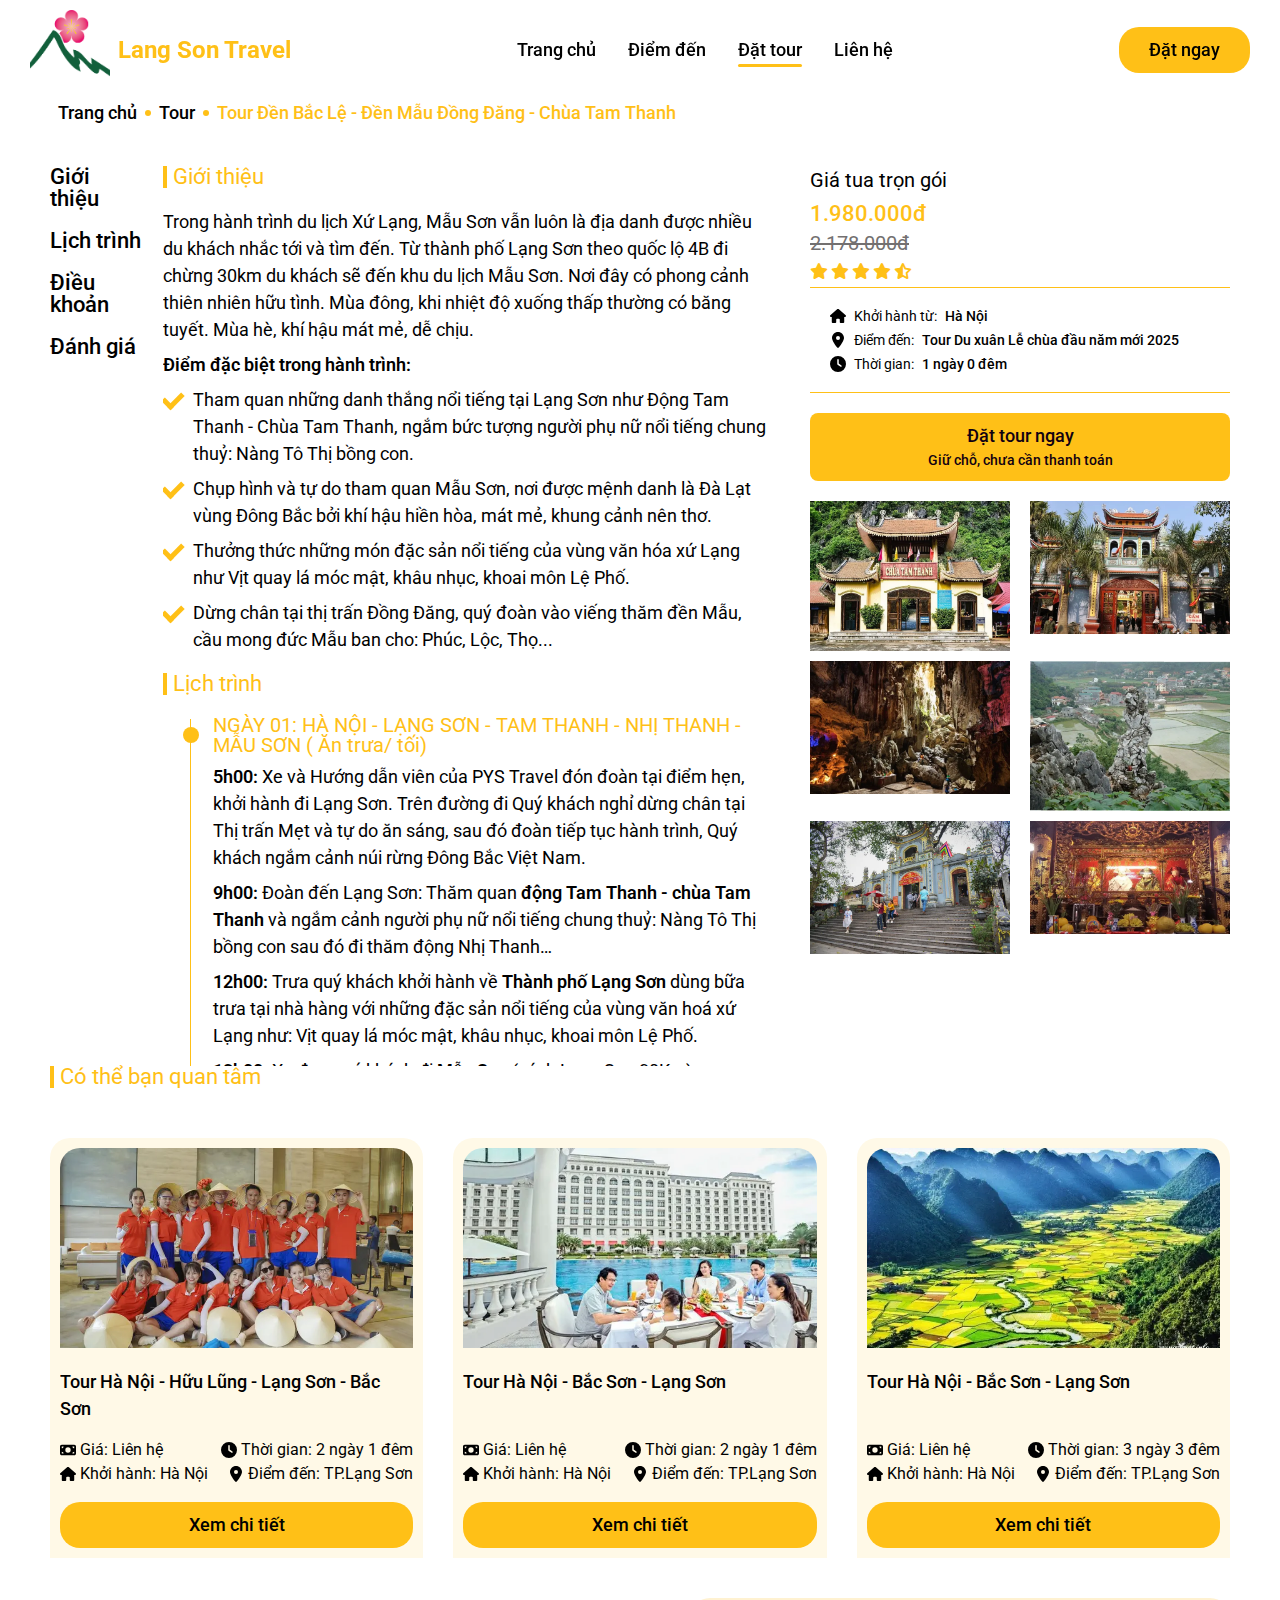
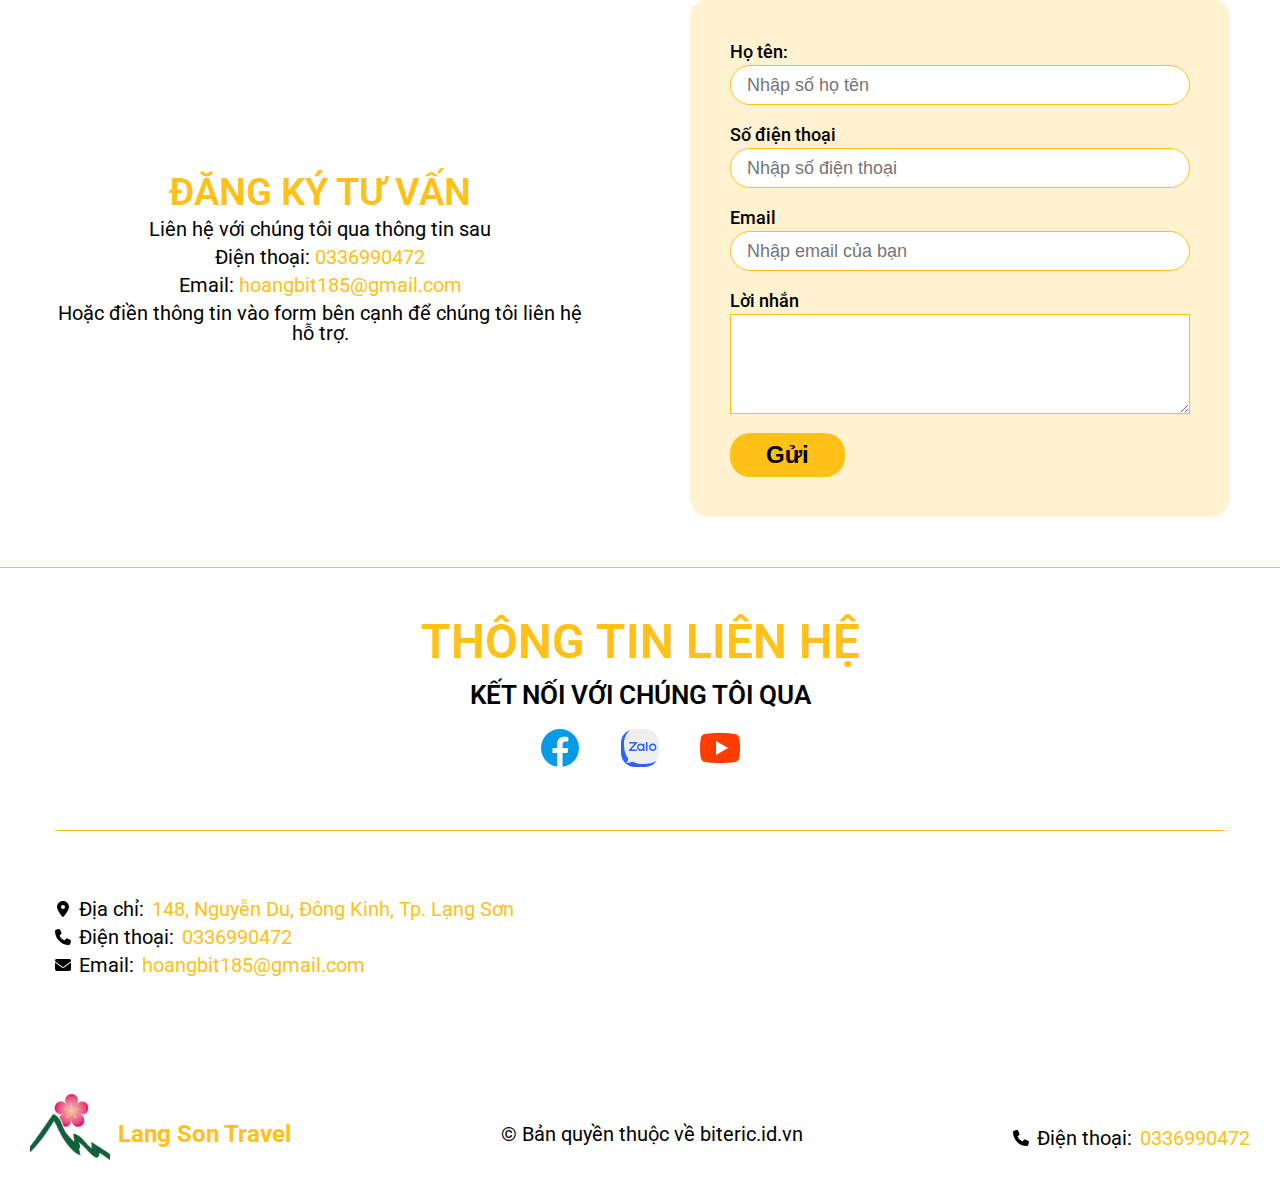
==== tour.html @ 0f17f4f0 "tam hoan thanh" ====
<!DOCTYPE html>
<html lang="en">
    <head>
        <meta charset="UTF-8" />
        <meta name="viewport" content="width=device-width, initial-scale=1.0" />
        <title>Lạng Sơn Travel | Chùa Tam Thanh</title>
        <!-- Favicon -->
        <link
            rel="apple-touch-icon"
            sizes="57x57"
            href="./assets/favicon/apple-icon-57x57.png"
        />
        <link
            rel="apple-touch-icon"
            sizes="60x60"
            href="./assets/favicon/apple-icon-60x60.png"
        />
        <link
            rel="apple-touch-icon"
            sizes="72x72"
            href="./assets/favicon/apple-icon-72x72.png"
        />
        <link
            rel="apple-touch-icon"
            sizes="76x76"
            href="./assets/favicon/apple-icon-76x76.png"
        />
        <link
            rel="apple-touch-icon"
            sizes="114x114"
            href="./assets/favicon/apple-icon-114x114.png"
        />
        <link
            rel="apple-touch-icon"
            sizes="120x120"
            href="./assets/favicon/apple-icon-120x120.png"
        />
        <link
            rel="apple-touch-icon"
            sizes="144x144"
            href="./assets/favicon/apple-icon-144x144.png"
        />
        <link
            rel="apple-touch-icon"
            sizes="152x152"
            href="./assets/favicon/apple-icon-152x152.png"
        />
        <link
            rel="apple-touch-icon"
            sizes="180x180"
            href="./assets/favicon/apple-icon-180x180.png"
        />
        <link
            rel="icon"
            type="image/png"
            sizes="192x192"
            href="./assets/favicon/android-icon-192x192.png"
        />
        <link
            rel="icon"
            type="image/png"
            sizes="32x32"
            href="./assets/favicon/favicon-32x32.png"
        />
        <link
            rel="icon"
            type="image/png"
            sizes="96x96"
            href="./assets/favicon/favicon-96x96.png"
        />
        <link
            rel="icon"
            type="image/png"
            sizes="16x16"
            href="./assets/favicon/favicon-16x16.png"
        />
        <link rel="manifest" href="./assets/favicon/manifest.json" />
        <meta name="msapplication-TileColor" content="#ffffff" />
        <meta
            name="msapplication-TileImage"
            content="./assets/favicon/ms-icon-144x144.png"
        />
        <meta name="theme-color" content="#ffffff" />
        <!-- Fonts -->
        <link rel="preconnect" href="https://fonts.googleapis.com" />
        <link rel="preconnect" href="https://fonts.gstatic.com" crossorigin />
        <link
            href="https://fonts.googleapis.com/css2?family=Roboto:ital,wght@0,100..900;1,100..900&display=swap"
            rel="stylesheet"
        />
        <!-- Font Awesome -->
        <link
            rel="stylesheet"
            href="https://cdnjs.cloudflare.com/ajax/libs/font-awesome/6.7.2/css/all.min.css"
            integrity="sha512-Evv84Mr4kqVGRNSgIGL/F/aIDqQb7xQ2vcrdIwxfjThSH8CSR7PBEakCr51Ck+w+/U6swU2Im1vVX0SVk9ABhg=="
            crossorigin="anonymous"
            referrerpolicy="no-referrer"
        />
        <!-- CSS -->
        <link rel="stylesheet" href="./assets/css/reset.css" />
        <link rel="stylesheet" href="./assets/css/style.css" />
    </head>
    <body>
        <!-- Header -->
        <header class="header">
            <div class="header__inner">
                <!-- Logo -->
                <a href="./index.html">
                    <div class="logo">
                        <div class="logo__img-wrap">
                            <img
                                src="./assets/img/logo.png"
                                alt=""
                                class="logo__img"
                            />
                        </div>
                        <h2 class="logo__title">Lang Son Travel</h2>
                    </div>
                </a>
                <!-- Navbar -->
                <nav class="navbar">
                    <ul class="navbar__list">
                        <li class="navbar__item">
                            <a href="./index.html" class="navbar__link">
                                Trang chủ
                            </a>
                        </li>
                        <li class="navbar__item">
                            <a href="#place" class="navbar__link"> Điểm đến </a>
                        </li>
                        <li class="navbar__item">
                            <a
                                href="#tour"
                                class="navbar__link navbar__link--active"
                            >
                                Đặt tour
                            </a>
                        </li>
                        <li class="navbar__item">
                            <a href="#contact" class="navbar__link">Liên hệ</a>
                        </li>
                    </ul>
                </nav>
                <!-- CTA -->
                <div class="header__cta">
                    <a href="#!" class="btn header__cta-btn">Đặt ngay</a>
                </div>
            </div>
        </header>
        <!-- <div class="loader"></div> -->
        <main>
            <section class="tour__detail">
                <div class="breadcrumb">
                    <ul class="breadcrumb__list">
                        <li class="breadcrumb__item">
                            <a href="./index.html" class="breadcrumb__link">
                                Trang chủ
                            </a>
                        </li>
                        <li class="breadcrumb__item">
                            <div class="breadcrumb__separate"></div>
                            <a href="#!" class="breadcrumb__link"> Tour </a>
                        </li>
                        <li class="breadcrumb__item">
                            <div class="breadcrumb__separate"></div>
                            <a
                                href="#!"
                                class="breadcrumb__link breadcrumb__link--active"
                                id="breadcrumb__title"
                            >
                                Tour Đền Bắc Lệ - Đền Mẫu Đồng Đăng - Chùa Tam
                                Thanh
                            </a>
                        </li>
                    </ul>
                </div>
                <div class="tour__detail-inner">
                    <div class="tour__detail-left">
                        <ul class="tour__detail-controls">
                            <li class="tour__detail-control">
                                <a
                                    href="#introduce"
                                    class="tour__detail-control-link"
                                >
                                    Giới thiệu
                                </a>
                            </li>
                            <li class="tour__detail-control">
                                <a
                                    href="#schedule"
                                    class="tour__detail-control-link"
                                >
                                    Lịch trình
                                </a>
                            </li>
                            <li class="tour__detail-control">
                                <a
                                    href="#clause"
                                    class="tour__detail-control-link"
                                >
                                    Điều khoản
                                </a>
                            </li>
                            <li class="tour__detail-control">
                                <a
                                    href="#rating"
                                    class="tour__detail-control-link"
                                >
                                    Đánh giá
                                </a>
                            </li>
                        </ul>
                    </div>
                    <div class="tour__detail-right">
                        <div class="tour__detail-content">
                            <h2 id="introduce">Giới thiệu</h2>
                            <p>
                                Trong hành trình du lịch Xứ Lạng, Mẫu Sơn vẫn
                                luôn là địa danh được nhiều du khách nhắc tới và
                                tìm đến. Từ thành phố Lạng Sơn theo quốc lộ 4B
                                đi chừng 30km du khách sẽ đến khu du lịch Mẫu
                                Sơn. Nơi đây có phong cảnh thiên nhiên hữu tình.
                                Mùa đông, khi nhiệt độ xuống thấp thường có băng
                                tuyết. Mùa hè, khí hậu mát mẻ, dễ chịu.
                            </p>
                            <p>
                                <span>Điểm đặc biệt trong hành trình:</span>
                            </p>
                            <p class="tour__detail-content-check">
                                Tham quan những danh thắng nổi tiếng tại Lạng
                                Sơn như Động Tam Thanh - Chùa Tam Thanh, ngắm
                                bức tượng người phụ nữ nổi tiếng chung thuỷ:
                                Nàng Tô Thị bồng con.
                            </p>
                            <p class="tour__detail-content-check">
                                Chụp hình và tự do tham quan Mẫu Sơn, nơi được
                                mệnh danh là Đà Lạt vùng Đông Bắc bởi khí hậu
                                hiền hòa, mát mẻ, khung cảnh nên thơ.
                            </p>
                            <p class="tour__detail-content-check">
                                Thưởng thức những món đặc sản nổi tiếng của vùng
                                văn hóa xứ Lạng như Vịt quay lá móc mật, khâu
                                nhục, khoai môn Lệ Phố.
                            </p>
                            <p class="tour__detail-content-check">
                                Dừng chân tại thị trấn Đồng Đăng, quý đoàn vào
                                viếng thăm đền Mẫu, cầu mong đức Mẫu ban cho:
                                Phúc, Lộc, Thọ...
                            </p>
                            <h2 id="schedule">Lịch trình</h2>
                            <div class="schedule__list">
                                <h3>
                                    NGÀY 01: HÀ NỘI - LẠNG SƠN - TAM THANH - NHỊ
                                    THANH - MẪU SƠN ( Ăn trưa/ tối)
                                </h3>
                                <p>
                                    <span>5h00:</span> Xe và Hướng dẫn viên của
                                    PYS Travel đón đoàn tại điểm hẹn, khởi hành
                                    đi Lạng Sơn. Trên đường đi Quý khách nghỉ
                                    dừng chân tại Thị trấn Mẹt và tự do ăn sáng,
                                    sau đó đoàn tiếp tục hành trình, Quý khách
                                    ngắm cảnh núi rừng Đông Bắc Việt Nam.
                                </p>
                                <p>
                                    <span>9h00:</span> Đoàn đến Lạng Sơn: Thăm
                                    quan<span>
                                        động Tam Thanh - chùa Tam Thanh
                                    </span>
                                    và ngắm cảnh người phụ nữ nổi tiếng chung
                                    thuỷ: Nàng Tô Thị bồng con sau đó đi thăm
                                    động Nhị Thanh…
                                </p>
                                <p>
                                    <span>12h00:</span> Trưa quý khách khởi hành
                                    về <span>Thành phố Lạng Sơn</span>
                                    dùng bữa trưa tại nhà hàng với những đặc sản
                                    nổi tiếng của vùng văn hoá xứ Lạng như: Vịt
                                    quay lá móc mật, khâu nhục, khoai môn Lệ
                                    Phố.
                                </p>
                                <p>
                                    <span>13h00:</span> Xe đưa quý khách đi
                                    <span>Mẫu Sơn</span> (cách Lạng Sơn 30Km).
                                </p>
                                <p>
                                    <span>14h00:</span> Đến Mẫu Sơn quý khách
                                    chụp hình và tự do thăm quan
                                    <span>Mẫu Sơn</span> (nơi được mệnh danh là
                                    Đà Lạt của vùng Đông Bắc với các đặc sản nổi
                                    tiếng như: Đào tiên, chè tuyết, rượu thảo
                                    mộc...Với khí hậu hiền hoà, mát mẻ và khung
                                    cảnh nên thơ tuyệt đẹp).
                                </p>
                                <p>
                                    <span>16h30:</span> Đoàn quay trở lại thành
                                    phố Lạng Sơn. Nhận phòng nghỉ tại
                                    <span>Vinpearl Lạng Sơn</span>.
                                </p>
                                <p>
                                    <span>19h00:</span> Đoàn ăn tối, thưởng thứ
                                    những món ăn của núi rừng Lạng Sơn. Sau bữa
                                    tối, đoàn tự do dạo chơi và nghỉ đêm tại
                                    Lạng Sơn.
                                </p>
                                <h3>
                                    NGÀY 02: LẠNG SƠN - ĐỒNG ĐĂNG - ĐỀN MẪU - HÀ
                                    NỘI ( Ăn: sáng/ trưa)
                                </h3>
                                <p>
                                    <span>7h00:</span> Quý khách dậy sớm, ăn
                                    sáng tại khách sạn.
                                </p>
                                <p>
                                    <span>09h30:</span> Quý khách làm thủ tục
                                    trả phòng khách sạn, xe và HDV đưa Quý khách
                                    đến thị trấn Đồng Đăng, quý đoàn vào viếng
                                    thăm đền Mẫu, cầu mong đức Mẫu ban cho:
                                    Phúc, Lộc, Thọ….
                                </p>
                                <p>
                                    <span>11h00:</span> đoàn dùng bữa trưa tại
                                    nhà hàng, thưởng thức các đặc sản của xứ
                                    Lạng như: Vịt quay Bắc Kinh, lợn sữa quay,
                                    khau nhục...
                                </p>
                                <p>
                                    <span>13h00 -15h00:</span> Quý khách tự do
                                    mua sắm tại
                                    <span>chợ cửa khẩu Tân Thanh</span> - chợ
                                    biên giới lớn nhất Lạng Sơn
                                </p>
                                <p>
                                    <span>15h00:</span> Đoàn lên xe, khởi hành
                                    về Hà Nội. Trên đường về, Quý khách nghỉ
                                    dừng chân tại Thị Trấn Mẹt, tự do mua những
                                    đặc sản của địa phương về làm quà cho người
                                    thân và bạn bè sau đó tiếp tục hành trình về
                                    Hà Nội.
                                </p>
                                <p>
                                    <span>19h00:</span> Về tới Hà Nội, kết thúc
                                    chương trình, chia tay và hẹn gặp lại quý
                                    kháchtrong các chương trình du lịch tiếp
                                    theo.
                                </p>
                            </div>
                            <h2 id="clause">Điều khoản</h2>
                            <p><span>GIÁ TOUR TRỌN GÓI:</span></p>
                            <p>
                                - Xe ô tô đời mới, máy lạnh vận chuyển theo
                                chương trình tham quan
                            </p>
                            <p>
                                - Hướng dẫn viên kinh nghiệm, nhiệt tình phục vụ
                                suốt tuyến
                            </p>
                            <p>- Nước uống trên xe hàng ngày</p>
                            <p>
                                - Bảo hiểm du lịch: Mức trách nhiệm tối đa
                                50.000.000VND/người/vụ
                            </p>
                            <p>
                                - Vé thắng cảnh theo chương trình tham quan: 1
                                người/lượt
                            </p>
                            <p>
                                - Phòng nghỉ tiêu chuẩn khách sạn 5* Vinpearl
                                hoặc Mường Thanh: 02 khách/phòng. Phòng 03 sẽ
                                được bố trí nếu đoàn lẻ nam hoặc lẻ nữ.
                            </p>
                            <p>
                                - Các bữa ăn chính theo chương trình tham quan:
                                3 bữa chính (120.000VND/bữa), 1 bữa sáng (buffet
                                tại khách sạn).
                            </p>
                            <p><span>KHÔNG BAO GỒM:</span></p>
                            <p>- Thuế VAT</p>
                            <p>
                                - Chi phí cá nhân khác ngoài chương trình: giặt
                                là, điện thoại, đồ uống trong các bữa
                            </p>
                            <p>- Chi phí lễ dâng hương.</p>
                            <p>
                                - Phụ thu phòng đơn: khách sạn Vinpearl 5*:
                                800.000VND/khách/đêm
                            </p>
                            <p><span>Lưu ý:</span></p>
                            <p>
                                - Trẻ em từ 0-4 tuổi: Miễn phí, ăn chung với bố
                                mẹ. (Hai người lớn chỉ được kèm 01 trẻ em. Từ
                                trẻ em thứ 2 phụ thu 50% người lớn)
                            </p>
                            <p>
                                - Trẻ em từ: 4 – dưới 11 tuổi: phụ thu 85% tour
                            </p>
                            <p>- Trẻ trên 11 tuổi: Tính như người lớn.</p>
                            <p>
                                - Quý khách vui lòng đặt dịch vụ trước dịp nghỉ
                                lễ Kỷ Hợi để được báo giá tốt nhất.
                            </p>
                            <p><span>Chính sách hoàn hủy</span></p>
                            <h2 id="rating">Đánh giá tour</h2>
                        </div>
                    </div>
                    <div class="tour__price">
                        <h3 class="tour__price-title">Giá tua trọn gói</h3>
                        <p class="tour__price-price">1.980.000đ</p>
                        <p class="tour__price-old">2.178.000đ</p>
                        <div class="tour__price-rating">
                            <i class="fa-solid fa-star"></i>
                            <i class="fa-solid fa-star"></i>
                            <i class="fa-solid fa-star"></i>
                            <i class="fa-solid fa-star"></i>
                            <i class="fa-solid fa-star-half-stroke"></i>
                        </div>
                        <div class="tour__price-info">
                            <p class="price-info__data">
                                <img
                                    src="./assets/icon/home.svg"
                                    alt=""
                                    class="price-info__icon"
                                />
                                Khởi hành từ: <span>Hà Nội</span>
                            </p>
                            <p class="price-info__data">
                                <img
                                    src="./assets/icon/location.svg"
                                    alt=""
                                    class="price-info__icon"
                                />
                                Điểm đến:
                                <span>
                                    Tour Du xuân Lễ chùa đầu năm mới 2025
                                </span>
                            </p>
                            <p class="price-info__data">
                                <img
                                    src="./assets/icon/time.svg"
                                    alt=""
                                    class="price-info__icon"
                                />
                                Thời gian: <span>1 ngày 0 đêm</span>
                            </p>
                        </div>
                        <a href="#!" class="btn price-info__btn">
                            Đặt tour ngay
                            <p>Giữ chỗ, chưa cần thanh toán</p>
                        </a>

                        <div class="tour__img-wrap">
                            <img
                                src="./assets/img/tour/tour-1.1.webp"
                                alt=""
                                class="tour__img"
                            />
                            <img
                                src="./assets/img/tour/tour-1.2.webp"
                                alt=""
                                class="tour__img"
                            />
                            <img
                                src="./assets/img/tour/tour-1.3.webp"
                                alt=""
                                class="tour__img"
                            />
                            <img
                                src="./assets/img/tour/tour-1.4.webp"
                                alt=""
                                class="tour__img"
                            />
                            <img
                                src="./assets/img/tour/tour-1.5.webp"
                                alt=""
                                class="tour__img"
                            />
                            <img
                                src="./assets/img/tour/tour-1.6.webp"
                                alt=""
                                class="tour__img"
                            />
                        </div>
                    </div>
                </div>
                <h2 class="tour__detail-more">Có thể bạn quan tâm</h2>
                <!-- Tour -->
                <div class="tour" id="tour">
                    <div class="tour__inner">
                        <div class="tour__list">
                            <!-- Item 4 -->
                            <div class="tour__item tour__item-more">
                                <a href="#!">
                                    <div class="tour__item-img-wrap">
                                        <img
                                            src="./assets/img/tour-4.webp"
                                            alt=""
                                            class="tour__item-img"
                                        />
                                        <a href="#!" class="tour__item-cta">
                                            Đặt tour
                                        </a>
                                    </div>
                                </a>
                                <a href="#!">
                                    <h3 class="tour__item-name">
                                        Tour Hà Nội - Hữu Lũng - Lạng Sơn - Bắc
                                        Sơn
                                    </h3>
                                </a>
                                <div class="tour__item-info">
                                    <div class="tour__item-row">
                                        <p class="tour__item-data">
                                            <img
                                                src="./assets/icon/money.svg"
                                                alt=""
                                                class="tour__item-icon"
                                            />
                                            Giá: Liên hệ
                                        </p>
                                        <p class="tour__item-data">
                                            <img
                                                src="./assets/icon/time.svg"
                                                alt=""
                                                class="tour__item-icon"
                                            />
                                            Thời gian: 2 ngày 1 đêm
                                        </p>
                                    </div>
                                    <div class="tour__item-row">
                                        <p class="tour__item-data">
                                            <img
                                                src="./assets/icon/home.svg"
                                                alt=""
                                                class="tour__item-icon"
                                            />
                                            Khởi hành: Hà Nội
                                        </p>
                                        <p class="tour__item-data">
                                            <img
                                                src="./assets/icon/location.svg"
                                                alt=""
                                                class="tour__item-icon"
                                            />
                                            Điểm đến: TP.Lạng Sơn
                                        </p>
                                    </div>
                                </div>
                                <a href="#!" class="btn tour__item-btn">
                                    Xem chi tiết
                                </a>
                            </div>
                            <!-- Item 5 -->
                            <div class="tour__item tour__item-more">
                                <a href="#!">
                                    <div class="tour__item-img-wrap">
                                        <img
                                            src="./assets/img/tour-5.webp"
                                            alt=""
                                            class="tour__item-img"
                                        />
                                        <a href="#!" class="tour__item-cta">
                                            Đặt tour
                                        </a>
                                    </div>
                                </a>
                                <a href="#!">
                                    <h3 class="tour__item-name">
                                        Tour Hà Nội - Bắc Sơn - Lạng Sơn
                                    </h3>
                                </a>
                                <div class="tour__item-info">
                                    <div class="tour__item-row">
                                        <p class="tour__item-data">
                                            <img
                                                src="./assets/icon/money.svg"
                                                alt=""
                                                class="tour__item-icon"
                                            />
                                            Giá: Liên hệ
                                        </p>
                                        <p class="tour__item-data">
                                            <img
                                                src="./assets/icon/time.svg"
                                                alt=""
                                                class="tour__item-icon"
                                            />
                                            Thời gian: 2 ngày 1 đêm
                                        </p>
                                    </div>
                                    <div class="tour__item-row">
                                        <p class="tour__item-data">
                                            <img
                                                src="./assets/icon/home.svg"
                                                alt=""
                                                class="tour__item-icon"
                                            />
                                            Khởi hành: Hà Nội
                                        </p>
                                        <p class="tour__item-data">
                                            <img
                                                src="./assets/icon/location.svg"
                                                alt=""
                                                class="tour__item-icon"
                                            />
                                            Điểm đến: TP.Lạng Sơn
                                        </p>
                                    </div>
                                </div>
                                <a href="#!" class="btn tour__item-btn">
                                    Xem chi tiết
                                </a>
                            </div>
                            <!-- Item 6 -->
                            <div class="tour__item tour__item-more">
                                <a href="#!">
                                    <div class="tour__item-img-wrap">
                                        <img
                                            src="./assets/img/tour-6.webp"
                                            alt=""
                                            class="tour__item-img"
                                        />
                                        <a href="#!" class="tour__item-cta">
                                            Đặt tour
                                        </a>
                                    </div>
                                </a>
                                <a href="#!">
                                    <h3 class="tour__item-name">
                                        Tour Hà Nội - Bắc Sơn - Lạng Sơn
                                    </h3>
                                </a>
                                <div class="tour__item-info">
                                    <div class="tour__item-row">
                                        <p class="tour__item-data">
                                            <img
                                                src="./assets/icon/money.svg"
                                                alt=""
                                                class="tour__item-icon"
                                            />
                                            Giá: Liên hệ
                                        </p>
                                        <p class="tour__item-data">
                                            <img
                                                src="./assets/icon/time.svg"
                                                alt=""
                                                class="tour__item-icon"
                                            />
                                            Thời gian: 3 ngày 3 đêm
                                        </p>
                                    </div>
                                    <div class="tour__item-row">
                                        <p class="tour__item-data">
                                            <img
                                                src="./assets/icon/home.svg"
                                                alt=""
                                                class="tour__item-icon"
                                            />
                                            Khởi hành: Hà Nội
                                        </p>
                                        <p class="tour__item-data">
                                            <img
                                                src="./assets/icon/location.svg"
                                                alt=""
                                                class="tour__item-icon"
                                            />
                                            Điểm đến: TP.Lạng Sơn
                                        </p>
                                    </div>
                                </div>
                                <a href="#!" class="btn tour__item-btn"
                                    >Xem chi tiết
                                </a>
                            </div>
                        </div>
                        <div class="tour__contact">
                            <div class="tour__contact-left">
                                <h3 class="tour__contact-title">
                                    Đăng ký tư vấn
                                </h3>
                                <p class="tour__contact-desc">
                                    Liên hệ với chúng tôi qua thông tin sau
                                </p>
                                <div>
                                    <p class="tour__contact-data">
                                        Điện thoại:
                                        <a href="tel:+0336990472">0336990472</a>
                                    </p>
                                    <p class="tour__contact-data">
                                        Email:
                                        <a
                                            href="mailto:hoangbit185@gmail.com"
                                            class=""
                                        >
                                            hoangbit185@gmail.com
                                        </a>
                                    </p>
                                </div>
                                <p class="tour__contact-desc">
                                    Hoặc điền thông tin vào form bên cạnh để
                                    chúng tôi liên hệ hỗ trợ.
                                </p>
                            </div>
                            <div class="tour__contact-right">
                                <form action="" class="form">
                                    <div class="form__group">
                                        <label for="name" class="form__label">
                                            Họ tên:
                                        </label>
                                        <div class="form__input-wrap">
                                            <input
                                                type="text"
                                                name="Name"
                                                id="name"
                                                class="form__input"
                                                placeholder="Nhập số họ tên"
                                                required
                                            />
                                        </div>
                                    </div>
                                    <div class="form__group">
                                        <label for="number" class="form__label">
                                            Số điện thoại
                                        </label>
                                        <div class="form__input-wrap">
                                            <input
                                                type="text"
                                                name="Phone"
                                                id="number"
                                                class="form__input"
                                                placeholder="Nhập số điện thoại"
                                                required
                                            />
                                        </div>
                                    </div>
                                    <div class="form__group">
                                        <label for="email" class="form__label">
                                            Email
                                        </label>
                                        <div class="form__input-wrap">
                                            <input
                                                type="email"
                                                name="Email"
                                                id="email"
                                                class="form__input"
                                                placeholder="Nhập email của bạn"
                                                required
                                            />
                                        </div>
                                    </div>
                                    <div class="form__group">
                                        <label for="text" class="form__label">
                                            Lời nhắn
                                        </label>
                                        <textarea
                                            name=""
                                            id="text"
                                            class=""
                                        ></textarea>
                                    </div>
                                    <button class="form__submit">Gửi</button>
                                </form>
                            </div>
                        </div>
                    </div>
                </div>
            </section>
            <!-- Contact -->
            <section class="contact" id="contact">
                <div class="container">
                    <div class="contact__inner">
                        <h2 class="contact__title">Thông tin liên hệ</h2>
                        <div class="socials">
                            <h3 class="socials__title">
                                Kết nối với chúng tôi qua
                            </h3>
                            <div class="socials__list">
                                <a href="#!">
                                    <div class="socials__item">
                                        <img
                                            src="./assets/icon/facebook.svg"
                                            alt=""
                                        />
                                    </div>
                                </a>
                                <a href="#!">
                                    <div class="socials__item">
                                        <img
                                            src="./assets/icon/zalo.svg"
                                            alt=""
                                        />
                                    </div>
                                </a>
                                <a href="#!">
                                    <div class="socials__item">
                                        <img
                                            src="./assets/icon/ytb.svg"
                                            alt=""
                                        />
                                    </div>
                                </a>
                            </div>
                        </div>
                        <div class="contact__wrap">
                            <div class="contact__left">
                                <p class="tour__contact-data contact__desc">
                                    <img
                                        src="./assets/icon/location.svg"
                                        alt=""
                                        class="contact__icon"
                                    />
                                    Địa chỉ:
                                    <span>
                                        148, Nguyễn Du, Đông Kinh, Tp. Lạng Sơn
                                    </span>
                                </p>
                                <p class="tour__contact-data contact__desc">
                                    <img
                                        src="./assets/icon/phone.svg"
                                        alt=""
                                        class="contact__icon"
                                    />
                                    Điện thoại:
                                    <a href="tel:+0336990472">0336990472</a>
                                </p>
                                <p class="tour__contact-data contact__desc">
                                    <img
                                        src="./assets/icon/email.svg"
                                        alt=""
                                        class="contact__icon"
                                    />
                                    Email:
                                    <a
                                        href="mailto:hoangbit185@gmail.com"
                                        class=""
                                    >
                                        hoangbit185@gmail.com
                                    </a>
                                </p>
                            </div>
                            <div class="contact__right">
                                <iframe
                                    src="https://www.google.com/maps/embed?pb=!1m14!1m8!1m3!1d837.8549651933228!2d106.76043800036899!3d21.840576853558748!3m2!1i1024!2i768!4f13.1!3m3!1m2!1s0x36b54d3c119def29%3A0xe99abab1700f1a14!2zVHLGsOG7nW5nIENhbyDEkeG6s25nIFPGsCBwaOG6oW0gTOG6oW5nIFPGoW4gQ8ahIFPhu58gMg!5e1!3m2!1svi!2s!4v1740754535679!5m2!1svi!2s"
                                    width="600"
                                    height="450"
                                    style="border: 0"
                                    allowfullscreen=""
                                    loading="lazy"
                                    referrerpolicy="no-referrer-when-downgrade"
                                ></iframe>
                            </div>
                        </div>
                    </div>
                </div>
            </section>
        </main>
        <footer class="footer">
            <!-- Logo -->
            <a href="./index.html">
                <div class="logo">
                    <div class="logo__img-wrap">
                        <img
                            src="./assets/img/logo.png"
                            alt=""
                            class="logo__img"
                        />
                    </div>
                    <h2 class="logo__title">Lang Son Travel</h2>
                </div>
            </a>
            <p class="footer__desc">&copy; Bản quyền thuộc về biteric.id.vn</p>
            <p class="tour__contact-data contact__desc">
                <img
                    src="./assets/icon/phone.svg"
                    alt=""
                    class="contact__icon"
                />
                Điện thoại:
                <a href="tel:+0336990472">0336990472</a>
            </p>
        </footer>
        <!-- Modal -->
        <div class="modal" id="modal">
            <div class="modal__overlay"></div>
            <div class="modal__inner">
                <form action="" class="form">
                    <button class="modal__close">✖</button>
                    <div class="form__group">
                        <label for="name" class="form__label"> Họ tên: </label>
                        <div class="form__input-wrap">
                            <input
                                type="text"
                                name="Name"
                                id="name"
                                class="form__input"
                                placeholder="Nhập họ tên"
                                required
                            />
                        </div>
                    </div>
                    <div class="form__group">
                        <label for="email" class="form__label"> Email </label>
                        <div class="form__input-wrap">
                            <input
                                type="email"
                                name="Email"
                                id="email"
                                class="form__input"
                                placeholder="Nhập email của bạn"
                                required
                            />
                        </div>
                    </div>
                    <div class="form__group">
                        <label for="number" class="form__label">
                            Số điện thoại
                        </label>
                        <div class="form__input-wrap">
                            <input
                                type="number"
                                name="Number"
                                id="number"
                                class="form__input"
                                placeholder="Nhập số điện thoại"
                                required
                            />
                        </div>
                    </div>
                    <div class="form__group">
                        <label for="text" class="form__label"> Lời nhắn </label>
                        <textarea
                            name=""
                            id="text"
                            class=""
                            placeholder="Để lại lời nhắn cho chúng tôi"
                        ></textarea>
                    </div>
                    <button class="form__submit modal__btn">Gửi</button>
                </form>
            </div>
        </div>
        <script src="./assets/js/data.js"></script>
        <script src="./assets/js/main.js"></script>
    </body>
</html>
---- assets/css/style.css ----
:root {
    --main-color: #ffc017;
}

* {
    margin: 0;
    padding: 0;
    box-sizing: border-box;
}

html {
    font-size: 62.5%;
    scroll-behavior: smooth;
}

body {
    font-size: 1.6rem;
    font-family: "Roboto", sans-serif;
}

.container {
    width: 1170px;
    max-width: 100%;
    margin: 0 auto;
}

.btn {
    display: flex;
    align-items: center;
    justify-content: center;
    padding: 14px 30px;
    font-size: 1.8rem;
    font-weight: 500;
    background-color: var(--main-color);
    transition: all 0.3s ease-out;
}

.btn:hover {
    opacity: 0.9;
}

.header {
    position: fixed;
    width: 100%;
    z-index: 99;
}

.header__inner {
    display: flex;
    align-items: center;
    justify-content: space-between;
    padding: 10px 30px;
    /* background-color: #007bff; */
    background: rgba(255, 255, 255, 0.1);
    backdrop-filter: blur(5px);
    border-bottom-left-radius: 10px;
    border-bottom-right-radius: 10px;
}

.logo {
    display: flex;
    gap: 8px;
    align-items: center;
}

.logo__img-wrap {
    width: 80px;
    height: 80px;
    border-radius: 50%;
}

.logo__img {
    width: 100%;
    height: 100%;
    object-fit: cover;
}

.logo__title {
    color: var(--main-color);
    font-weight: 700;
    font-size: 2.4rem;
}

.navbar__list {
    display: flex;
    align-items: center;
}

.navbar__item {
    padding: 0 16px;
}

.navbar__link {
    position: relative;
    display: flex;
    padding: 8px 0;
    font-size: 1.8rem;
    font-weight: 500;
}

.navbar__link::after,
.navbar__link--active::after {
    content: "";
    position: absolute;
    left: 0;
    bottom: 0;
    width: 0%;
    height: 3px;
    border-radius: 20px;
    background-color: var(--main-color);
    opacity: 0;
    visibility: hidden;
    transition: all 0.3s ease-in-out;
}

.navbar__link:hover::after {
    width: 100%;
    opacity: 1;
    visibility: visible;
}

.navbar__link--active::after {
    width: 100%;
    opacity: 1;
    visibility: visible;
}

.header__cta-btn {
    border-radius: 20px;
}

.main {
    transition: all 0.3s ease-in-out;
}

.hero {
    position: relative;
    width: 100%;
    height: 650px;
    background-repeat: no-repeat;
    background-size: cover;
    background-image: url("../img/banner.png");
}

.hero__content {
    position: absolute;
    top: 50%;
    left: 50%;
    transform: translate(-50%, -50%);
    text-align: center;
}

.hero__title {
    width: 780px;
    font-weight: 600;
    font-size: 4.8rem;
    color: var(--main-color);
    text-transform: uppercase;
}

.hero__desc {
    margin-top: 16px;
    font-size: 1.8rem;
    font-weight: 500;
}

.hero__btn {
    margin: 0 auto;
    padding: 18px 0;
    max-width: 200px;
    margin-top: 24px;
    border-radius: 30px;
}

.search__wrap {
    display: flex;
    gap: 10px;
    justify-content: center;
    width: 100%;
    padding: 10px 24px;
    position: absolute;
    bottom: -5%;
    left: 50%;
    transform: translateX(-50%);
    display: flex;
    /* background: rgba(255, 255, 255, 0.1); */
    /* background-color: #ffc017; */
    background-color: rgba(0, 123, 255, 0.2);
    backdrop-filter: blur(5px);
}

.search__input-wrap {
    width: 500px;
    height: 60px;
    overflow: hidden;
}

.search__input {
    padding: 20px 10px;
    width: 100%;
    height: 100%;
    outline: none;
    border: none;
    font-size: 1.8rem;
    font-weight: 500;
}

.search__btn {
    display: flex;
    align-items: center;
    justify-content: center;
    width: 60px;
    height: 60px;
    cursor: pointer;
}

.search__btn-icon {
    width: 24px;
    height: 24px;
}

.content {
    height: 500px;
}

.branch {
    margin-top: 100px;
}

.branch__title {
    color: var(--main-color);
    text-align: center;
    font-size: 4.8rem;
    font-weight: 600;
    text-transform: uppercase;
}

.branch__list {
    margin-top: 40px;
    display: flex;
    gap: 30px;
}

.branch__item {
    width: 100%;
    padding: 20px;
    text-align: center;
    border-radius: 20px;
    overflow: hidden;
    background-color: var(--main-color);
    transition: all 0.3s ease-in-out;
}

.branch__item:hover {
    transform: translateY(-5px);
    box-shadow: 0 5px 20px rgba(0, 0, 0, 0.2);
}

.branch__item-title {
    font-size: 2rem;
    font-weight: 600;
}

.branch__item-desc {
    margin-top: 8px;
}

.place {
    margin-top: 50px;
}

.place__title {
    color: var(--main-color);
    text-align: center;
    font-size: 4.8rem;
    font-weight: 600;
    text-transform: uppercase;
}

.place__list {
    margin-top: 40px;
    display: grid;
    gap: 30px;
    grid-template-columns: repeat(3, 1fr);
}

.place__item {
    padding: 10px;
    border-top-left-radius: 20px;
    border-top-right-radius: 20px;
    transition: all 0.3s ease-in-out;
    background-color: rgba(255, 192, 23, 0.1);
}

.place__item:hover {
    box-shadow: 5px 5px 20px rgba(0, 0, 0, 0.2);
}

.place__item-img-wrap {
    border-top-left-radius: 20px;
    border-top-right-radius: 20px;
    overflow: hidden;
    width: 370px;
    height: 200px;
}

.place__item-img {
    width: 100%;
    height: 100%;
    object-fit: cover;
    transition: all 0.3s ease-in-out;
}

.place__item-img:hover {
    transform: scale(1.1);
}

.place__item-info {
    margin-top: 10px;
    display: flex;
    align-items: center;
    justify-content: space-between;
}

.place__item-title {
    font-size: 2rem;
    font-weight: 600;
}

.place__item-address {
    display: flex;
    gap: 8px;
    align-items: center;
}

.place__item-icon {
    width: 16px;
    height: 16px;
    color: var(--main-color);
}

.place__item-btn {
    border-radius: 20px;
    margin-top: 20px;
}
/* Tour */
.tour {
    margin-top: 50px;
}

.tour__title {
    color: var(--main-color);
    text-align: center;
    font-size: 4.8rem;
    font-weight: 600;
    text-transform: uppercase;
}

.tour__list {
    margin-top: 40px;
    display: grid;
    gap: 30px;
    grid-template-columns: repeat(3, 1fr);
}

.tour__item {
    padding: 10px;
    width: 370px;
    border-top-left-radius: 20px;
    border-top-right-radius: 20px;
    transition: all 0.3s ease-in-out;
    background-color: rgba(255, 192, 23, 0.1);
}

.tour__item:hover {
    box-shadow: 5px 5px 20px rgba(0, 0, 0, 0.2);
}

.tour__item:hover .tour__item-name {
    color: #ffc017;
}

.tour__item-img-wrap {
    position: relative;
    border-top-left-radius: 20px;
    border-top-right-radius: 20px;
    overflow: hidden;
    height: 200px;
}

.tour__item-cta {
    padding: 20px;
    position: absolute;
    top: 50%;
    left: 50%;
    cursor: pointer;
    font-weight: 600;
    font-size: 1.8rem;
    opacity: 0;
    visibility: hidden;
    transition: all 0.3s ease-in-out;
    transform: translate(-50%, -50%);
    background-color: var(--main-color);
}

.tour__item-img-wrap:hover .tour__item-cta {
    opacity: 1;
    visibility: visible;
}

.tour__item-img {
    width: 100%;
    height: 100%;
    object-fit: cover;
}

.tour__item-name {
    margin-top: 20px;
    height: 54px;
    display: -webkit-box;
    -webkit-line-clamp: 2;
    -webkit-box-orient: vertical;
    overflow: hidden;
    line-height: 150%;
    font-size: 1.8rem;
    font-weight: 500;
    transition: all 0.3s ease-in-out;
}

.tour__item-info {
    margin-top: 20px;
}

.tour__item-row {
    display: flex;
    align-items: center;
    justify-content: space-between;
}

.tour__item-row + .tour__item-row {
    margin-top: 8px;
}

.tour__item-data {
    display: flex;
    gap: 4px;
    align-items: center;
}

.tour__item-icon {
    width: 16px;
    height: 16px;
}

.tour__item-btn {
    border-radius: 20px;
    margin-top: 20px;
}

.tour__contact {
    margin-top: 40px;
    display: flex;
    gap: 100px;
}

.tour__contact-left {
    flex: 1;
    text-align: center;
    display: flex;
    flex-direction: column;
    justify-content: center;
}

.tour__contact-title {
    color: var(--main-color);
    text-align: center;
    font-size: 3.8rem;
    font-weight: 600;
    text-transform: uppercase;
}

.tour__contact-desc,
.tour__contact-data {
    margin-top: 8px;
    font-size: 2rem;
}

.tour__contact-data a {
    color: var(--main-color);
}

.tour__contact-right {
    flex: 1;
}

/* Form */
.form {
    padding: 40px;
    border-radius: 20px;
    background-color: rgba(255, 192, 23, 0.2);
}

.form__group + .form__group {
    margin-top: 16px;
}

.form__label {
    display: block;
    font-size: 1.8rem;
    font-weight: 500;
    line-height: 150%;
}

.form__input-wrap {
    width: 100%;
    height: 40px;
    overflow: hidden;
    padding: 0 16px;
    border-radius: 30px;
    background-color: #fff;
    border: 1px solid var(--main-color);
}

.form__input {
    width: 100%;
    height: 100%;
    outline: none;
    border: none;
    font-weight: 500;
    font-size: 1.8rem;
}

.form__group textarea {
    padding: 8px;
    width: 100%;
    min-height: 100px;
    outline: none;
    font-size: 1.8rem;
    border: 1px solid var(--main-color);
}

.form__submit {
    margin-top: 16px;
    padding: 8px 36px;
    border-radius: 20px;
    font-size: 2.4rem;
    font-weight: 600;
    cursor: pointer;
    background-color: var(--main-color);
}

.tour__contact-data span {
    color: var(--main-color);
}

/* Contact */
.contact {
    margin-top: 50px;
}

.contact__title {
    color: var(--main-color);
    text-align: center;
    font-size: 4.8rem;
    font-weight: 600;
    text-transform: uppercase;
}

.contact__desc {
    display: flex;
    gap: 8px;
    align-items: center;
}

.contact__icon {
    width: 16px;
    height: 16px;
}

.socials__title {
    margin-top: 16px;
    text-align: center;
    font-size: 2.6rem;
    font-weight: 600;
    text-transform: uppercase;
}

.socials__list {
    margin-top: 8px;
    display: flex;
    gap: 16px;
    justify-content: center;
    padding-bottom: 50px;
    border-bottom: 1px solid var(--main-color);
}

.socials__item {
    width: 64px;
    height: 64px;
    display: flex;
    align-items: center;
    justify-content: center;
    border-radius: 8px;
    transition: all 0.3s linear;
}

.socials__item:hover {
    background-color: var(--main-color);
}

.contact__wrap {
    margin-top: 40px;
    display: flex;
    gap: 100px;
}

.contact__left {
    padding-top: 20px;
}

.contact__right {
    flex: 1;
}

.contact__right iframe {
    width: 100%;
    height: 200px;
}

/* Footer */
.footer {
    padding: 20px 30px;
    display: flex;
    align-items: center;
    justify-content: space-between;
}

.footer__desc {
    font-size: 2rem;
}

/* Modal */
.modal {
    position: fixed;
    inset: 0;
    opacity: 0;
    visibility: hidden;
    transition: all 0.3s ease-in-out;
}

.modal.show {
    opacity: 1;
    visibility: visible;
}

.modal__inner {
    position: absolute;
    top: 50%;
    left: 50%;
    transform: translate(-50%, -50%);
}

.modal__inner .form {
    margin-top: 50px;
    position: relative;
    background-color: rgba(255, 192, 23, 0.6);
}

.modal__close {
    position: absolute;
    top: 12px;
    right: 40px;
    width: 34px;
    height: 34px;
    font-size: 2rem;
    border-radius: 50%;
    cursor: pointer;
}

.modal__overlay {
    position: fixed;
    inset: 0;
    background-color: rgba(0, 0, 0, 0.1);
    display: none;
}

.modal__inner {
    position: absolute;
    top: 50%;
    left: 50%;
    transform: translate(-50%, -50%);
    z-index: 1;
}

.modal__btn {
    background-color: #d4ff17;
}

/* Breadcrumb */
.breadcrumb__list {
    display: flex;
    align-items: center;
}

.breadcrumb__item {
    display: flex;
    align-items: center;
}

.breadcrumb__link {
    font-size: 1.8rem;
    padding: 4px 8px;
    font-weight: 500;
}

.breadcrumb__link--active {
    color: var(--main-color);
}

.breadcrumb__separate {
    width: 6px;
    height: 6px;
    border-radius: 50%;
    background-color: var(--main-color);
}

/* Detail */
.place__detail {
    padding-top: 100px;
    padding-bottom: 50px;
    border-bottom: 1px solid var(--main-color);
}

.place__detail-inner {
    margin-top: 40px;
}

.place__detail-title {
    font-size: 3.6rem;
    font-weight: 600;
    line-height: 150%;
}

.place__detail-time {
    margin-top: 10px;
    display: flex;
    align-items: center;
    gap: 34px;
}

.place__detail-time div {
    display: flex;
    align-items: center;
    gap: 8px;
    font-weight: 300;
}

.place__detail-time-icon {
    width: 16px;
    height: 16px;
}

.place__detail-content {
    margin-top: 40px;
    font-size: 1.8rem;
    counter-reset: section;
}

.place__detail-content p {
    line-height: 150%;
    margin-top: 16px;
}

.place__detail-content p span {
    font-weight: 500;
}

.place__detail-content figure img {
    display: block;
    margin: 16px auto 0;
    width: 700px;
    height: 455px;
    object-fit: cover;
}

.place__detail-content figure figcaption {
    margin: 8px auto 0;
    font-size: 1.5rem;
    width: 580px;
    text-align: center;
    font-style: italic;
    line-height: 150%;
    font-weight: 300;
}

.place__detail-content h2 {
    margin-top: 20px;
    font-size: 2.6rem;
    font-weight: 600;
    counter-increment: section;
}

.place__detail-content h2::before {
    content: counter(section) ". ";
}

.place__detail-content-note {
    position: relative;
    padding-left: 20px;
    margin-left: 10px;
}

.place__detail-content-note::before {
    content: "";
    position: absolute;
    left: 0;
    top: 50%;
    transform: translateY(-50%);
    width: 10px;
    height: 10px;
    border-radius: 50%;
    background-color: var(--main-color);
}

/* Tour */
.tour__detail {
    padding: 100px 50px 50px;
    border-bottom: 1px solid var(--main-color);
}

.tour__detail-inner {
    margin-top: 40px;
    display: flex;
    gap: 20px;
}

.tour__detail-left {
    position: relative;
    width: 34%;
    height: 100vh;
}

.tour__detail-control + .tour__detail-control {
    margin-top: 20px;
}

.tour__detail-control-link {
    font-size: 2.2rem;
    font-weight: 500;
}

.tour__detail-right {
    position: relative;
    padding-right: 20px;
}

.tour__detail-right {
    height: 100vh;
    overflow-y: auto;
    scroll-behavior: smooth;
}

.tour__detail-content h2 {
    padding-left: 10px;
    position: relative;
    color: var(--main-color);
    font-size: 2.2rem;
    margin-bottom: 20px;
}

.tour__detail-content h2:not(:first-child) {
    margin-top: 20px;
}

.tour__detail-content h2::before {
    content: "";
    position: absolute;
    top: 0;
    left: 0;
    width: 4px;
    height: 100%;
    background-color: var(--main-color);
}

.tour__detail-content p,
.tour__detail-content-check {
    position: relative;
    margin-top: 8px;
    font-size: 1.8rem;
    line-height: 150%;
}

.tour__detail-content p span {
    font-weight: 600;
}

.tour__detail-content-check {
    padding-left: 30px;
}

.tour__detail-content-check::before {
    content: "";
    position: absolute;
    left: 0;
    top: 6px;
    width: 15px;
    height: 8px;
    border-bottom: 5px solid var(--main-color);
    border-left: 5px solid var(--main-color);
    transform: rotate(-45deg);
}

.schedule__list {
    position: relative;
    padding-left: 20px;
}

.schedule__list::before {
    content: "";
    position: absolute;
    top: 4px;
    left: 27px;
    width: 1px;
    height: 99%;
    background-color: var(--main-color);
}

.schedule__list h3 {
    margin-top: 16px;
    position: relative;
    font-size: 2rem;
    padding-left: 30px;
    color: var(--main-color);
}

.schedule__list h3::before {
    content: "";
    position: absolute;
    left: 0;
    top: 50%;
    width: 16px;
    height: 16px;
    border-radius: 50%;
    transform: translateY(-50%);
    background-color: var(--main-color);
}

.schedule__list p {
    padding-left: 30px;
}

.schedule__list p span {
    font-weight: 600;
}

.tour__price {
    width: 90%;
}

.tour__price-title {
    font-size: 2rem;
    line-height: 145%;
}

.tour__price-price {
    margin-top: 8px;
    font-size: 2.2rem;
    font-weight: 500;
    color: var(--main-color);
}

.tour__price-old {
    margin-top: 8px;
    font-size: 2rem;
    color: #737070;
    text-decoration: line-through;
}

.tour__price-rating {
    margin-top: 10px;
    display: flex;
    gap: 3px;
    align-items: center;
}

.tour__price-rating i {
    color: var(--main-color);
}

.tour__price-info {
    margin-top: 8px;
    padding: 20px;
    border-top: 1px solid var(--main-color);
    border-bottom: 1px solid var(--main-color);
}

.price-info__data {
    display: flex;
    align-items: center;
    gap: 8px;
    font-size: 1.4rem;
    font-weight: 400;
}

.price-info__data + .price-info__data {
    margin-top: 8px;
}

.price-info__data span {
    font-weight: 500;
}

.price-info__icon {
    width: 16px;
    height: 16px;
}

.price-info__btn {
    border-radius: 8px;
    color: #110112;
    margin-top: 20px;
    flex-direction: column;
}

.price-info__btn p {
    margin-top: 8px;
    font-size: 1.4rem;
}

.tour__img-wrap {
    margin-top: 20px;
    display: grid;
    column-gap: 20px;
    row-gap: 10px;
    grid-template-columns: 1fr 1fr;
}

.tour__img {
    width: 200px;
}

.tour__detail-more {
    padding-left: 10px;
    position: relative;
    color: var(--main-color);
    font-size: 2.2rem;
    margin-bottom: 20px;
}

.tour__detail-more::before {
    content: "";
    position: absolute;
    top: 0;
    left: 0;
    width: 4px;
    height: 100%;
    background-color: var(--main-color);
}

.tour__item-more {
    width: 100%;
}

.loader {
    width: 64px;
    height: 64px;
    position: absolute;
    top: 50%;
    left: 50%;
    transform: translate(-50%, -50%);
    background: #fff;
    border-radius: 4px;
    overflow: hidden;
    border: 1px solid var(--main-color);
}

.loader:before {
    content: "";
    position: absolute;
    left: 0;
    bottom: 0;
    width: 40px;
    height: 40px;
    transform: rotate(45deg) translate(30%, 40%);
    background: var(--main-color);
    box-shadow: 32px -34px 0 5px var(--main-color);
    animation: slide 2s infinite ease-in-out alternate;
}

.loader:after {
    content: "";
    position: absolute;
    left: 10px;
    top: 10px;
    width: 16px;
    height: 16px;
    border-radius: 50%;
    background: var(--main-color);
    transform: rotate(0deg);
    transform-origin: 35px 145px;
    animation: rotate 2s infinite ease-in-out;
}

@keyframes slide {
    0%,
    100% {
        bottom: -35px;
    }

    25%,
    75% {
        bottom: -2px;
    }

    20%,
    80% {
        bottom: 2px;
    }
}

@keyframes rotate {
    0% {
        transform: rotate(-15deg);
    }

    25%,
    75% {
        transform: rotate(0deg);
    }

    100% {
        transform: rotate(25deg);
    }
}
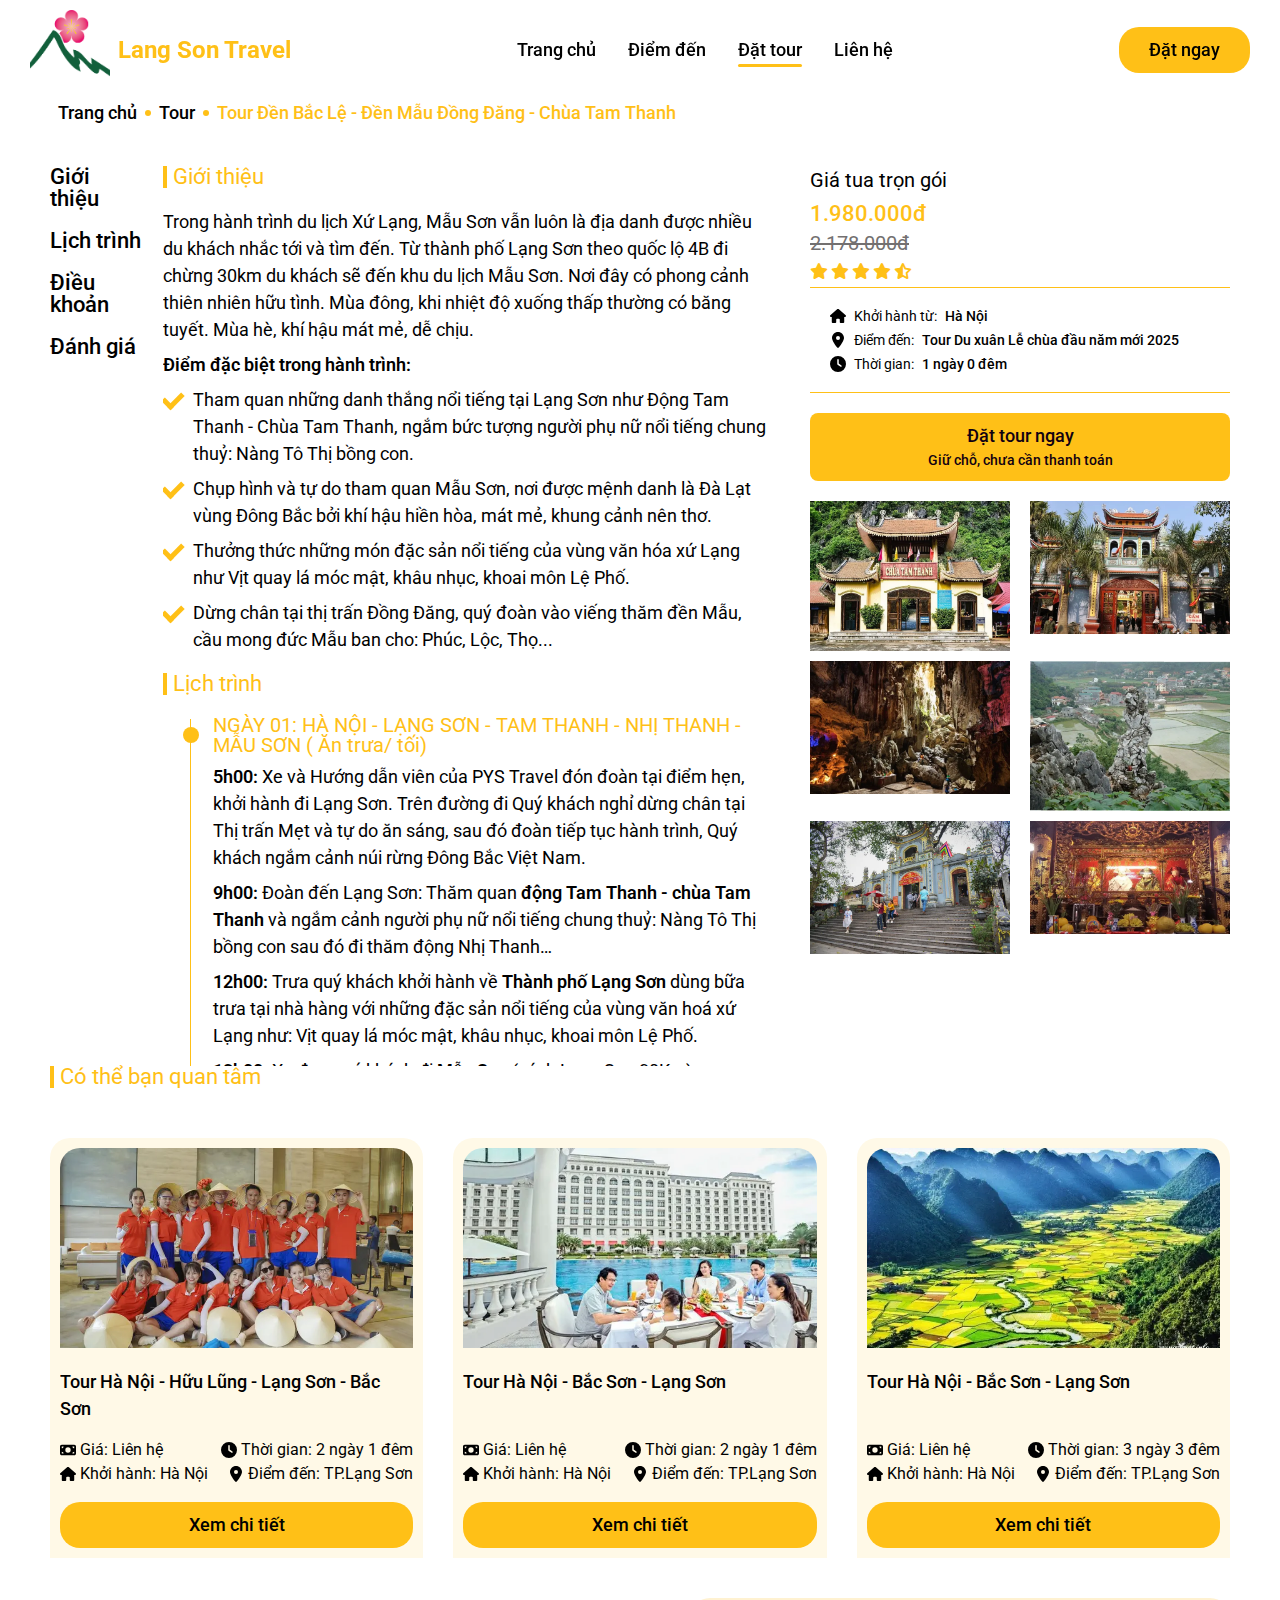
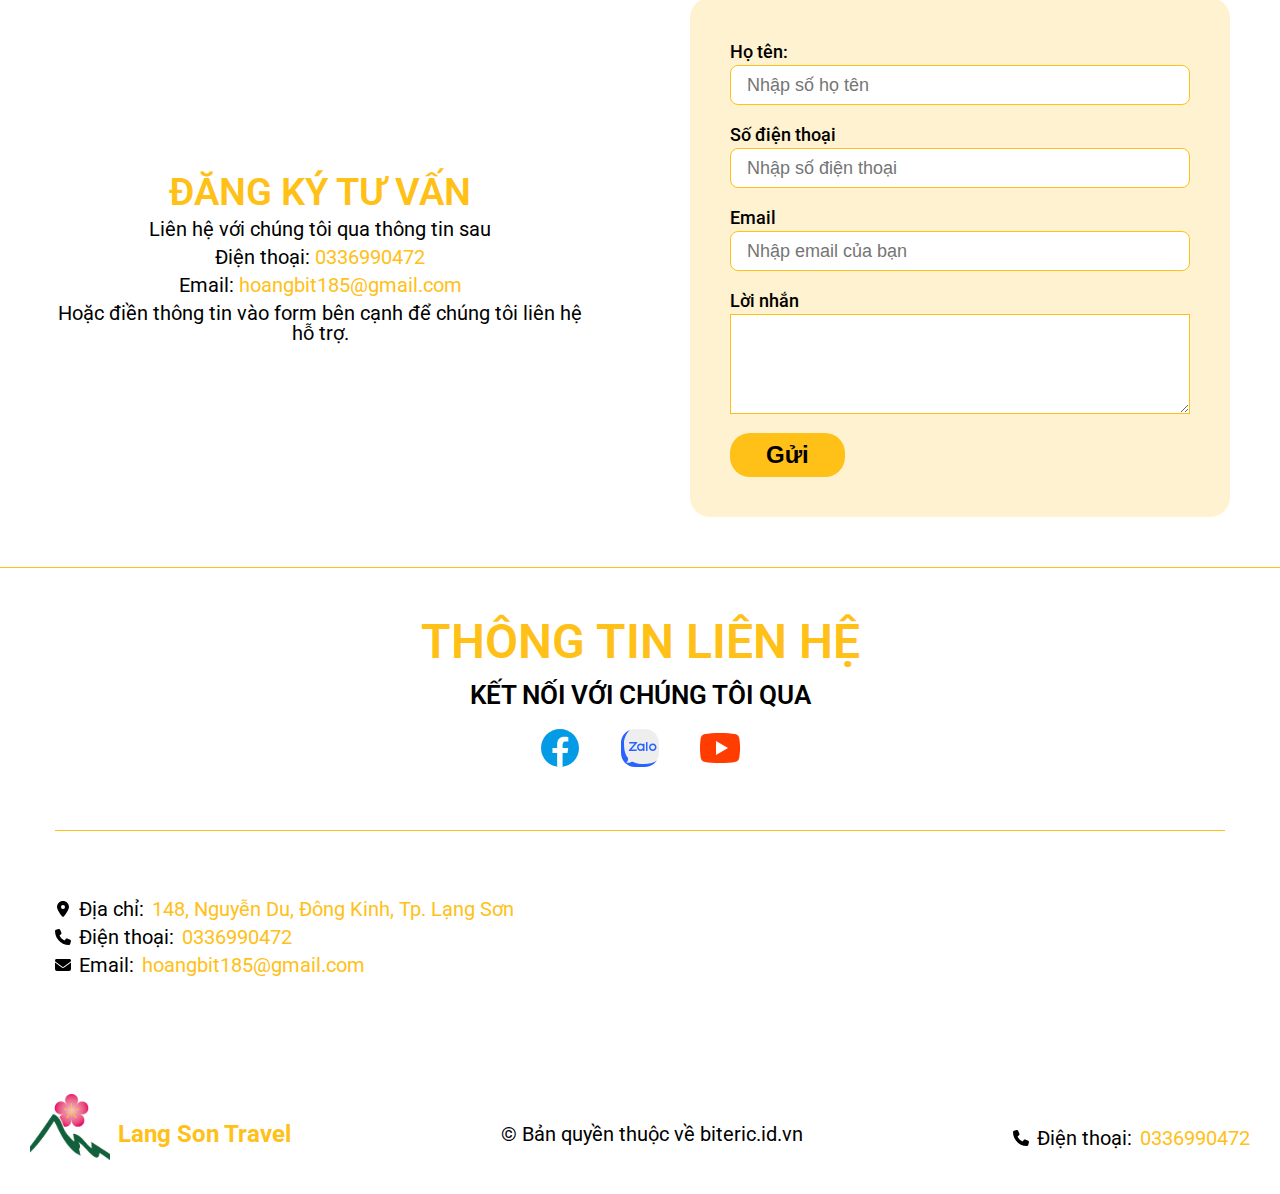
==== commit d4da2237: "cap nhat lai" ====
--- a/tour.html
+++ b/tour.html
@@ -294,7 +294,8 @@
                                 <p>
                                     <span>16h30:</span> Đoàn quay trở lại thành
                                     phố Lạng Sơn. Nhận phòng nghỉ tại
-                                    <span>Vinpearl Lạng Sơn</span>.
+                                    <span>Four Points by Sheraton Lạng Sơn</span
+                                    >.
                                 </p>
                                 <p>
                                     <span>19h00:</span> Đoàn ăn tối, thưởng thứ
@@ -364,9 +365,10 @@
                                 người/lượt
                             </p>
                             <p>
-                                - Phòng nghỉ tiêu chuẩn khách sạn 5* Vinpearl
-                                hoặc Mường Thanh: 02 khách/phòng. Phòng 03 sẽ
-                                được bố trí nếu đoàn lẻ nam hoặc lẻ nữ.
+                                - Phòng nghỉ tiêu chuẩn khách sạn 5* Four Points
+                                by Sheraton hoặc Mường Thanh: 02 khách/phòng.
+                                Phòng 03 sẽ được bố trí nếu đoàn lẻ nam hoặc lẻ
+                                nữ.
                             </p>
                             <p>
                                 - Các bữa ăn chính theo chương trình tham quan:
@@ -381,8 +383,8 @@
                             </p>
                             <p>- Chi phí lễ dâng hương.</p>
                             <p>
-                                - Phụ thu phòng đơn: khách sạn Vinpearl 5*:
-                                800.000VND/khách/đêm
+                                - Phụ thu phòng đơn: khách sạn Four Points by
+                                Sheraton 5*: 800.000VND/khách/đêm
                             </p>
                             <p><span>Lưu ý:</span></p>
                             <p>
--- a/assets/css/style.css
+++ b/assets/css/style.css
@@ -398,6 +398,7 @@
     font-size: 1.8rem;
     opacity: 0;
     visibility: hidden;
+    border-radius: 20px;
     transition: all 0.3s ease-in-out;
     transform: translate(-50%, -50%);
     background-color: var(--main-color);
@@ -516,7 +517,7 @@
     height: 40px;
     overflow: hidden;
     padding: 0 16px;
-    border-radius: 30px;
+    border-radius: 8px;
     background-color: #fff;
     border: 1px solid var(--main-color);
 }
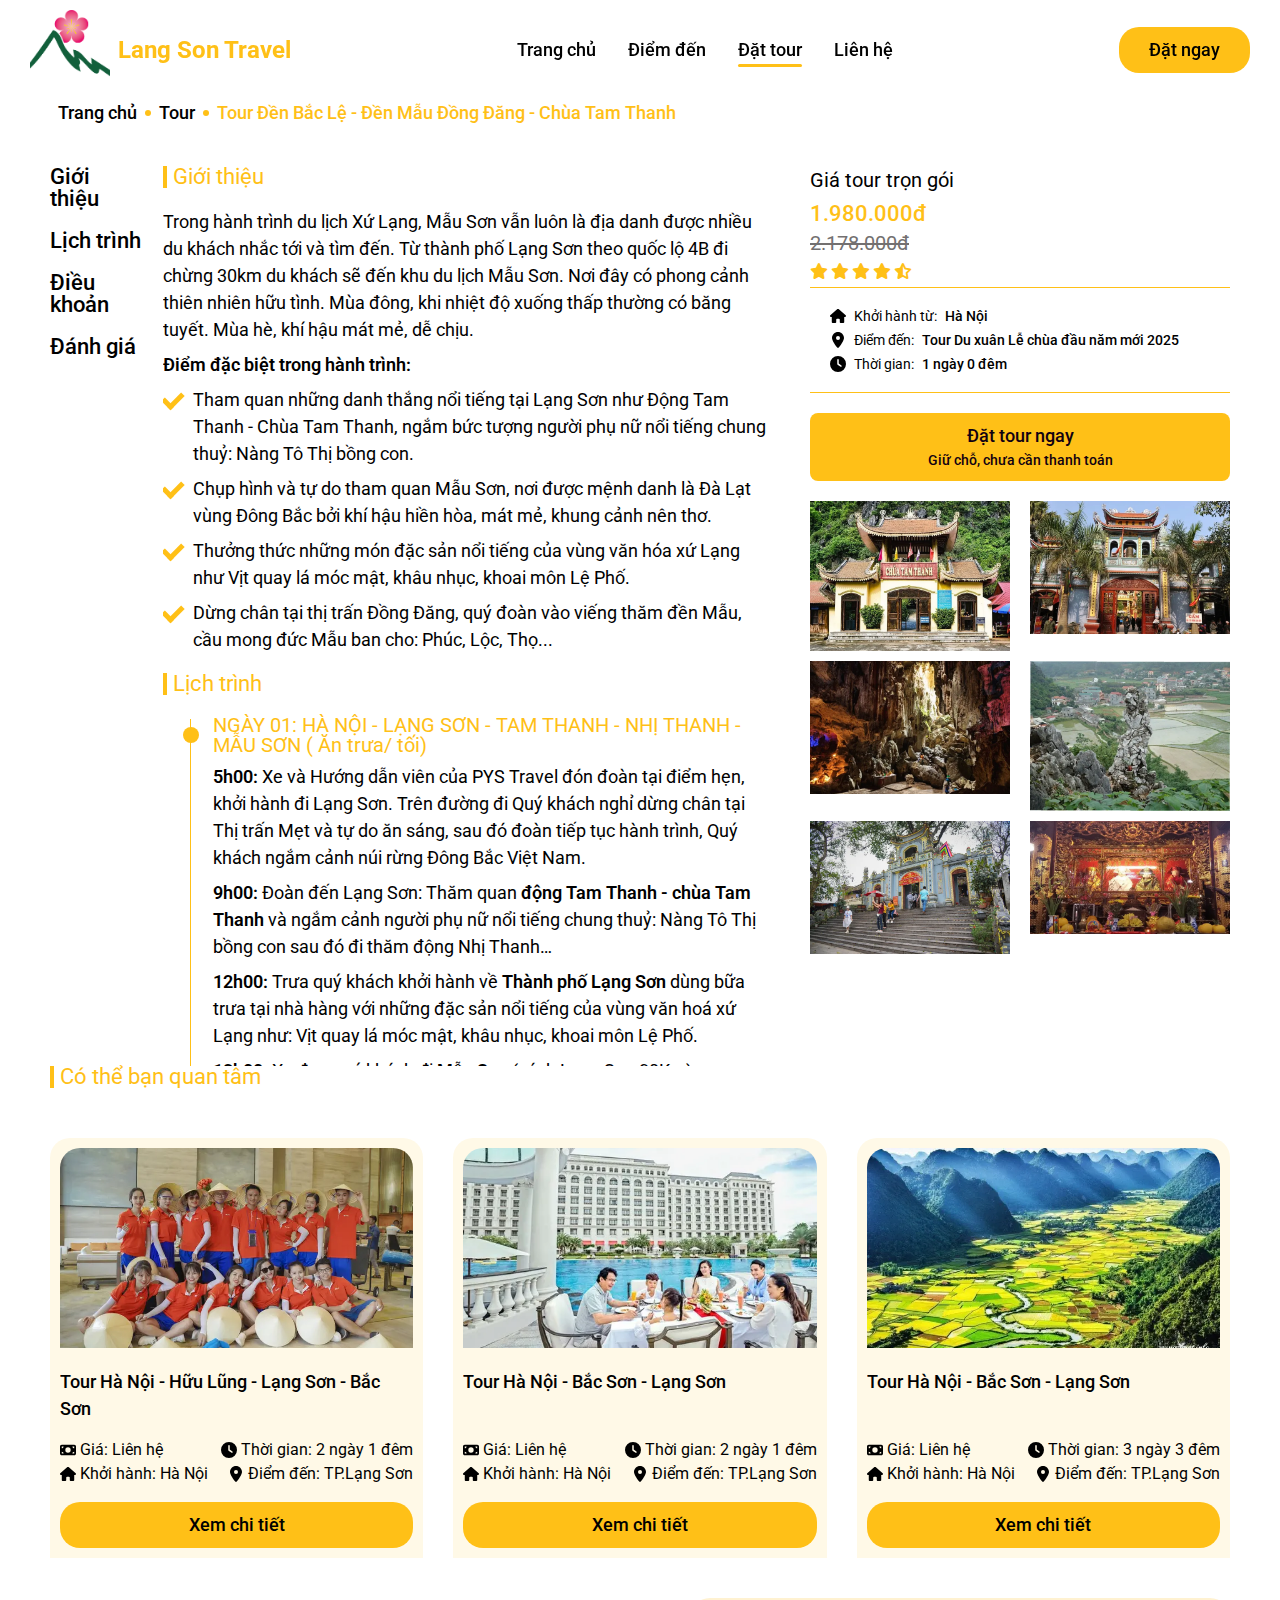
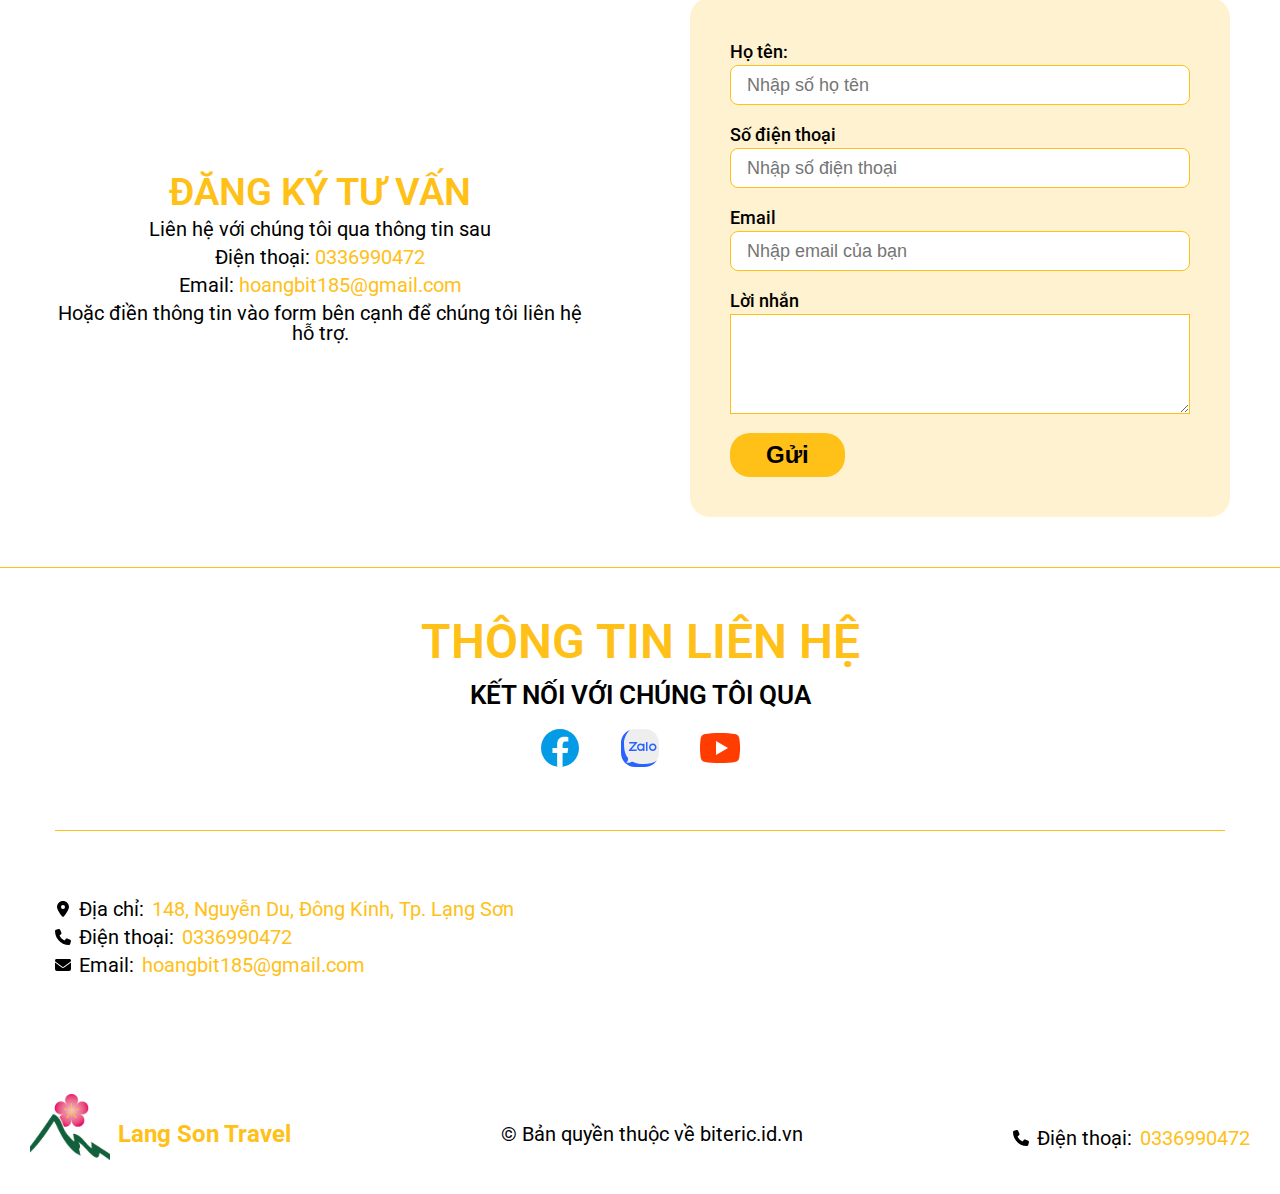
==== commit c71555af: "cap nhat them code" ====
--- a/tour.html
+++ b/tour.html
@@ -405,7 +405,7 @@
                         </div>
                     </div>
                     <div class="tour__price">
-                        <h3 class="tour__price-title">Giá tua trọn gói</h3>
+                        <h3 class="tour__price-title">Giá tour trọn gói</h3>
                         <p class="tour__price-price">1.980.000đ</p>
                         <p class="tour__price-old">2.178.000đ</p>
                         <div class="tour__price-rating">
--- a/assets/css/style.css
+++ b/assets/css/style.css
@@ -139,13 +139,13 @@
     height: 650px;
     background-repeat: no-repeat;
     background-size: cover;
-    background-image: url("../img/banner.png");
+    background-image: url("../img/banner.jpg");
 }
 
 .hero__content {
     position: absolute;
-    top: 50%;
-    left: 50%;
+    top: 85%;
+    left: 32%;
     transform: translate(-50%, -50%);
     text-align: center;
 }
@@ -165,7 +165,7 @@
 }
 
 .hero__btn {
-    margin: 0 auto;
+    width: 200px;
     padding: 18px 0;
     max-width: 200px;
     margin-top: 24px;
@@ -179,7 +179,7 @@
     width: 100%;
     padding: 10px 24px;
     position: absolute;
-    bottom: -5%;
+    bottom: -6%;
     left: 50%;
     transform: translateX(-50%);
     display: flex;
@@ -681,8 +681,8 @@
 .modal__overlay {
     position: fixed;
     inset: 0;
+    display: none;
     background-color: rgba(0, 0, 0, 0.1);
-    display: none;
 }
 
 .modal__inner {
